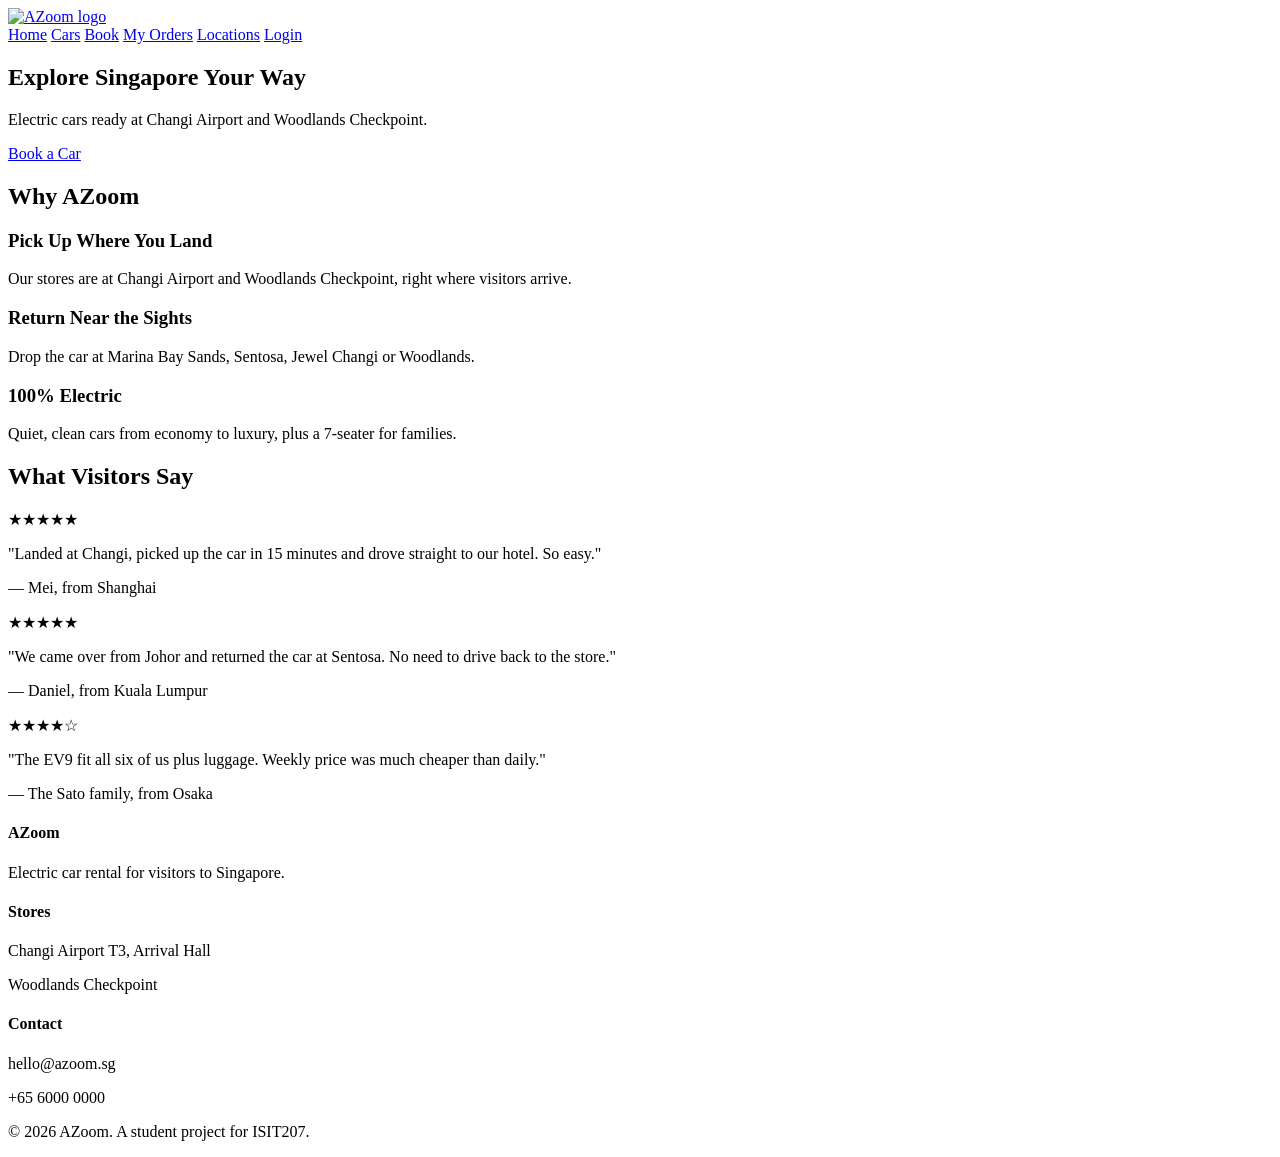
==== index.html @ fb167292 "Deploy AZoom site" ====
<!DOCTYPE html>
<html lang="en">
<head>
  <meta charset="UTF-8">
  <meta name="viewport" content="width=device-width, initial-scale=1.0">
  <title>AZoom | Electric Car Rental for Visitors</title>
  <link rel="stylesheet" href="css/style.css">
</head>
<body>

  <header class="topbar">
    <a class="logo" href="index.html"><img src="images/logo.png" alt="AZoom logo"></a>
    <nav class="menu">
      <a href="index.html">Home</a>
      <a href="cars.html">Cars</a>
      <a href="booking.html">Book</a>
      <a href="orders.html">My Orders</a>
      <a href="locations.html">Locations</a>
      <a href="login.html" id="auth-link">Login</a>
    </nav>
  </header>

  <main>
    <section class="hero">
      <h1>Explore Singapore Your Way</h1>
      <p>Electric cars ready at Changi Airport and Woodlands Checkpoint.</p>
      <a class="btn" href="booking.html">Book a Car</a>
    </section>

    <section class="section">
      <h2>Why AZoom</h2>
      <div class="features">
        <div class="feature">
          <h3>Pick Up Where You Land</h3>
          <p>Our stores are at Changi Airport and Woodlands Checkpoint, right where visitors arrive.</p>
        </div>
        <div class="feature">
          <h3>Return Near the Sights</h3>
          <p>Drop the car at Marina Bay Sands, Sentosa, Jewel Changi or Woodlands.</p>
        </div>
        <div class="feature">
          <h3>100% Electric</h3>
          <p>Quiet, clean cars from economy to luxury, plus a 7-seater for families.</p>
        </div>
      </div>
    </section>

    <section class="section">
      <h2>What Visitors Say</h2>
      <div class="features">
        <div class="review">
          <p class="stars">★★★★★</p>
          <p>"Landed at Changi, picked up the car in 15 minutes and drove straight to our hotel. So easy."</p>
          <p class="who">— Mei, from Shanghai</p>
        </div>
        <div class="review">
          <p class="stars">★★★★★</p>
          <p>"We came over from Johor and returned the car at Sentosa. No need to drive back to the store."</p>
          <p class="who">— Daniel, from Kuala Lumpur</p>
        </div>
        <div class="review">
          <p class="stars">★★★★☆</p>
          <p>"The EV9 fit all six of us plus luggage. Weekly price was much cheaper than daily."</p>
          <p class="who">— The Sato family, from Osaka</p>
        </div>
      </div>
    </section>
  </main>

  <footer class="site-footer">
    <div class="footer-grid">
      <div>
        <h4>AZoom</h4>
        <p>Electric car rental for visitors to Singapore.</p>
      </div>
      <div>
        <h4>Stores</h4>
        <p>Changi Airport T3, Arrival Hall</p>
        <p>Woodlands Checkpoint</p>
      </div>
      <div>
        <h4>Contact</h4>
        <p>hello@azoom.sg</p>
        <p>+65 6000 0000</p>
      </div>
    </div>
    <p class="copy">&copy; 2026 AZoom. A student project for ISIT207.</p>
  </footer>

  <script src="js/data.js"></script>
  <script src="js/nav.js"></script>
</body>
</html>
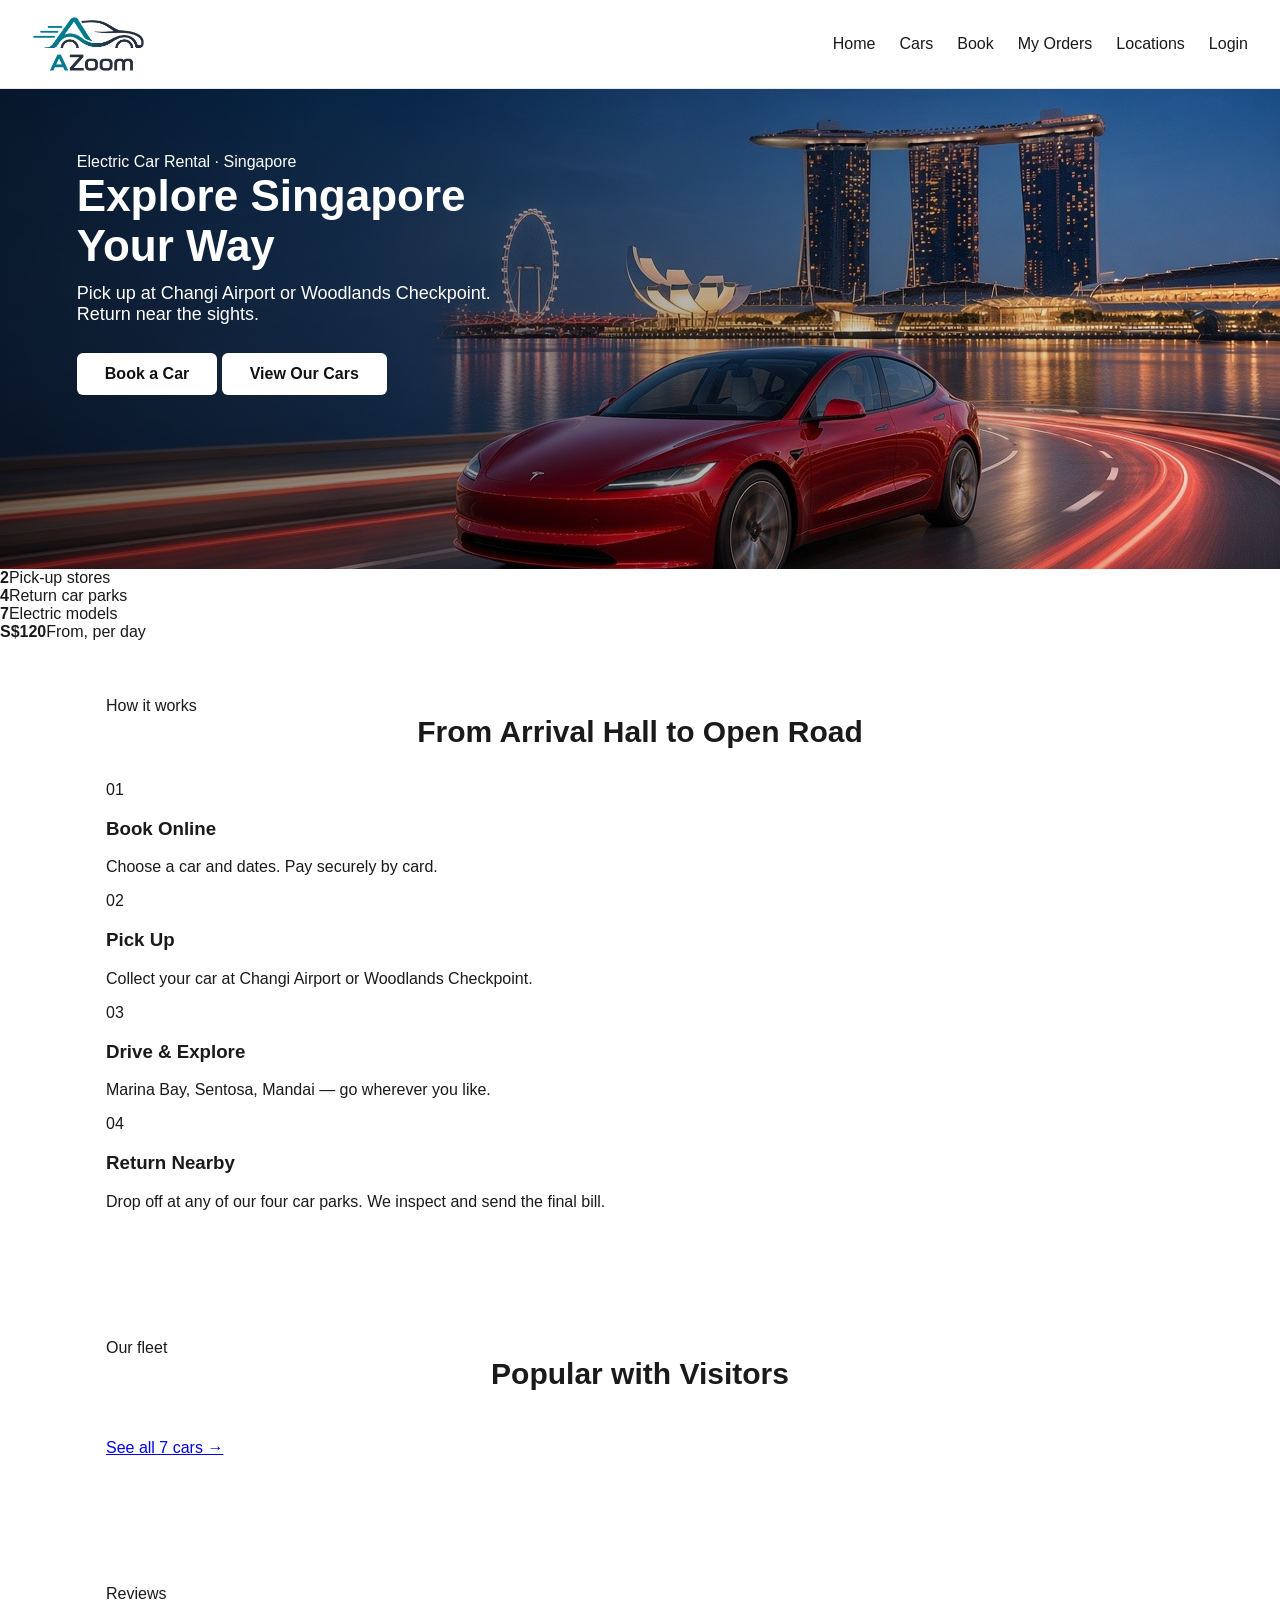
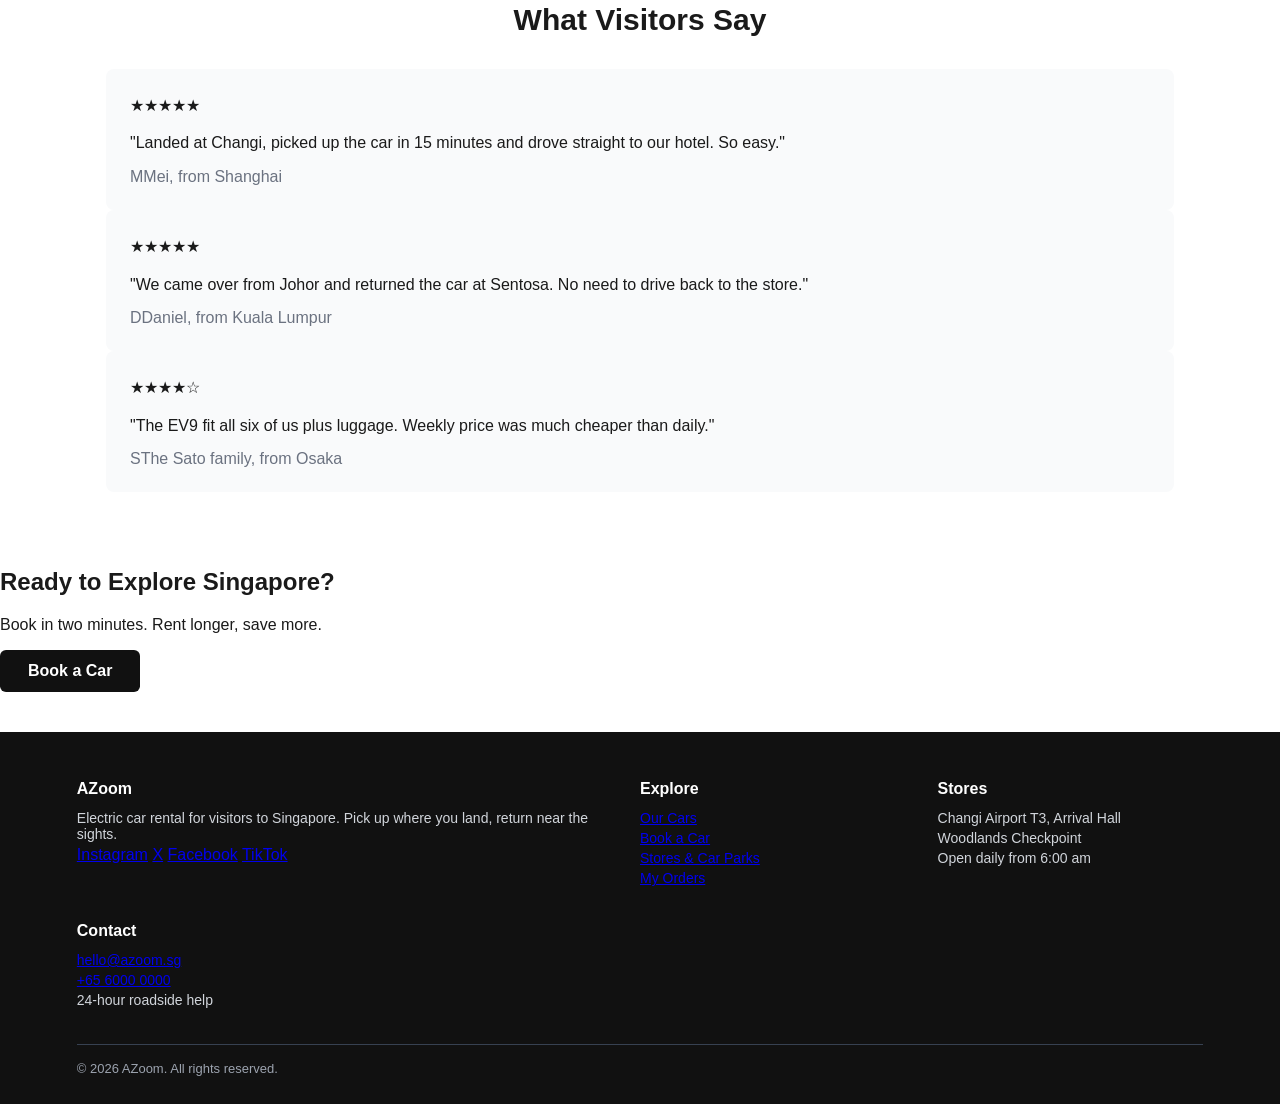
==== commit d2681a89: "Update AZoom site (v2)" ====
--- a/index.html
+++ b/index.html
@@ -4,6 +4,7 @@
   <meta charset="UTF-8">
   <meta name="viewport" content="width=device-width, initial-scale=1.0">
   <title>AZoom | Electric Car Rental for Visitors</title>
+  <link rel="stylesheet" href="https://fonts.googleapis.com/css2?family=Manrope:wght@400;500;600;700;800&display=swap">
   <link rel="stylesheet" href="css/style.css">
 </head>
 <body>
@@ -16,54 +17,92 @@
       <a href="booking.html">Book</a>
       <a href="orders.html">My Orders</a>
       <a href="locations.html">Locations</a>
-      <a href="login.html" id="auth-link">Login</a>
+      <span id="auth-area"><a href="login.html">Login</a></span>
     </nav>
   </header>
 
   <main>
     <section class="hero">
-      <h1>Explore Singapore Your Way</h1>
-      <p>Electric cars ready at Changi Airport and Woodlands Checkpoint.</p>
-      <a class="btn" href="booking.html">Book a Car</a>
+      <span class="eyebrow">Electric Car Rental · Singapore</span>
+      <h1>Explore Singapore<br>Your Way</h1>
+      <p>Pick up at Changi Airport or Woodlands Checkpoint. Return near the sights.</p>
+      <div class="hero-actions">
+        <a class="btn" href="booking.html">Book a Car</a>
+        <a class="btn btn-ghost" href="cars.html">View Our Cars</a>
+      </div>
     </section>
 
-    <section class="section">
-      <h2>Why AZoom</h2>
-      <div class="features">
-        <div class="feature">
-          <h3>Pick Up Where You Land</h3>
-          <p>Our stores are at Changi Airport and Woodlands Checkpoint, right where visitors arrive.</p>
-        </div>
-        <div class="feature">
-          <h3>Return Near the Sights</h3>
-          <p>Drop the car at Marina Bay Sands, Sentosa, Jewel Changi or Woodlands.</p>
-        </div>
-        <div class="feature">
-          <h3>100% Electric</h3>
-          <p>Quiet, clean cars from economy to luxury, plus a 7-seater for families.</p>
+    <section class="stats">
+      <div><b>2</b><span>Pick-up stores</span></div>
+      <div><b>4</b><span>Return car parks</span></div>
+      <div><b>7</b><span>Electric models</span></div>
+      <div><b>S$120</b><span>From, per day</span></div>
+    </section>
+
+    <section class="band">
+      <div class="section">
+        <span class="kicker">How it works</span>
+        <h2>From Arrival Hall to Open Road</h2>
+        <div class="steps">
+          <div class="step">
+            <span class="step-no">01</span>
+            <h3>Book Online</h3>
+            <p>Choose a car and dates. Pay securely by card.</p>
+          </div>
+          <div class="step">
+            <span class="step-no">02</span>
+            <h3>Pick Up</h3>
+            <p>Collect your car at Changi Airport or Woodlands Checkpoint.</p>
+          </div>
+          <div class="step">
+            <span class="step-no">03</span>
+            <h3>Drive &amp; Explore</h3>
+            <p>Marina Bay, Sentosa, Mandai — go wherever you like.</p>
+          </div>
+          <div class="step">
+            <span class="step-no">04</span>
+            <h3>Return Nearby</h3>
+            <p>Drop off at any of our four car parks. We inspect and send the final bill.</p>
+          </div>
         </div>
       </div>
     </section>
 
     <section class="section">
-      <h2>What Visitors Say</h2>
-      <div class="features">
-        <div class="review">
-          <p class="stars">★★★★★</p>
-          <p>"Landed at Changi, picked up the car in 15 minutes and drove straight to our hotel. So easy."</p>
-          <p class="who">— Mei, from Shanghai</p>
-        </div>
-        <div class="review">
-          <p class="stars">★★★★★</p>
-          <p>"We came over from Johor and returned the car at Sentosa. No need to drive back to the store."</p>
-          <p class="who">— Daniel, from Kuala Lumpur</p>
-        </div>
-        <div class="review">
-          <p class="stars">★★★★☆</p>
-          <p>"The EV9 fit all six of us plus luggage. Weekly price was much cheaper than daily."</p>
-          <p class="who">— The Sato family, from Osaka</p>
+      <span class="kicker">Our fleet</span>
+      <h2>Popular with Visitors</h2>
+      <div class="car-grid" id="featured-cars"></div>
+      <p class="center-link"><a href="cars.html">See all 7 cars →</a></p>
+    </section>
+
+    <section class="band">
+      <div class="section">
+        <span class="kicker">Reviews</span>
+        <h2>What Visitors Say</h2>
+        <div class="reviews">
+          <div class="review">
+            <p>★★★★★</p>
+            <p>"Landed at Changi, picked up the car in 15 minutes and drove straight to our hotel. So easy."</p>
+            <div class="who"><span class="avatar">M</span>Mei, from Shanghai</div>
+          </div>
+          <div class="review">
+            <p>★★★★★</p>
+            <p>"We came over from Johor and returned the car at Sentosa. No need to drive back to the store."</p>
+            <div class="who"><span class="avatar">D</span>Daniel, from Kuala Lumpur</div>
+          </div>
+          <div class="review">
+            <p>★★★★☆</p>
+            <p>"The EV9 fit all six of us plus luggage. Weekly price was much cheaper than daily."</p>
+            <div class="who"><span class="avatar">S</span>The Sato family, from Osaka</div>
+          </div>
         </div>
       </div>
+    </section>
+
+    <section class="cta">
+      <h2>Ready to Explore Singapore?</h2>
+      <p>Book in two minutes. Rent longer, save more.</p>
+      <a class="btn" href="booking.html">Book a Car</a>
     </section>
   </main>
 
@@ -71,23 +110,39 @@
     <div class="footer-grid">
       <div>
         <h4>AZoom</h4>
-        <p>Electric car rental for visitors to Singapore.</p>
+        <p>Electric car rental for visitors to Singapore. Pick up where you land, return near the sights.</p>
+        <div class="social">
+          <a href="https://www.instagram.com/" target="_blank">Instagram</a>
+          <a href="https://x.com/" target="_blank">X</a>
+          <a href="https://www.facebook.com/" target="_blank">Facebook</a>
+          <a href="https://www.tiktok.com/" target="_blank">TikTok</a>
+        </div>
+      </div>
+      <div>
+        <h4>Explore</h4>
+        <p><a href="cars.html">Our Cars</a></p>
+        <p><a href="booking.html">Book a Car</a></p>
+        <p><a href="locations.html">Stores &amp; Car Parks</a></p>
+        <p><a href="orders.html">My Orders</a></p>
       </div>
       <div>
         <h4>Stores</h4>
         <p>Changi Airport T3, Arrival Hall</p>
         <p>Woodlands Checkpoint</p>
+        <p>Open daily from 6:00 am</p>
       </div>
       <div>
         <h4>Contact</h4>
-        <p>hello@azoom.sg</p>
-        <p>+65 6000 0000</p>
+        <p><a href="mailto:hello@azoom.sg">hello@azoom.sg</a></p>
+        <p><a href="tel:+6560000000">+65 6000 0000</a></p>
+        <p>24-hour roadside help</p>
       </div>
     </div>
-    <p class="copy">&copy; 2026 AZoom. A student project for ISIT207.</p>
+    <p class="copy">© 2026 AZoom. All rights reserved.</p>
   </footer>
 
   <script src="js/data.js"></script>
   <script src="js/nav.js"></script>
+  <script src="js/home.js"></script>
 </body>
 </html>
--- a/css/style.css
+++ b/css/style.css
@@ -0,0 +1,465 @@
+/* ===== 全站颜色：白底、近黑文字、一个青绿强调色 ===== */
+:root {
+  --bg: #ffffff;
+  --text: #1a1a1a;
+  --grey: #6b7280;
+  --line: #e5e7eb;
+  --accent: #111111;        /* 强调色：黑。只用在按钮、链接、价格 */
+}
+
+* {
+  box-sizing: border-box;
+}
+
+body {
+  margin: 0;
+  background: var(--bg);
+  color: var(--text);
+  font-family: Arial, Helvetica, sans-serif;
+}
+
+/* ===== 顶栏：Logo 在左，导航在右 ===== */
+.topbar {
+  display: flex;
+  justify-content: space-between;
+  align-items: center;
+  padding: 16px 32px;
+  border-bottom: 1px solid var(--line);
+}
+
+.logo img {
+  height: 56px;      /* 只定高度，宽度按原图比例自动算 */
+  display: block;
+}
+
+.menu {
+  display: flex;
+  gap: 24px;
+}
+
+.menu a {
+  color: var(--text);
+  text-decoration: none;
+}
+
+.menu a:hover {
+  text-decoration: underline;   /* 强调色和文字同为黑色，悬停改用下划线提示 */
+}
+
+/* ===== 首页大图区（Hero） ===== */
+.hero {
+  min-height: 480px;
+  display: flex;
+  flex-direction: column;     /* 竖着排：标题、副标题、按钮 */
+  justify-content: flex-start;/* 主方向（竖）：靠上 */
+  align-items: flex-start;    /* 另一个方向（横）：靠左 */
+  text-align: left;
+  padding: 64px 6%;           /* 文字放在左上角那片天空里，不挡住车 */
+  color: #ffffff;
+  background-color: #334155;   /* 图片加载前的底色 */
+  /* 照片上盖一层半透明黑色，白字才看得清 */
+  /* 左边加深、右边透明：文字那一侧看得清，车那一侧保持原样 */
+  background-image: linear-gradient(to right, rgba(0, 0, 0, 0.6), rgba(0, 0, 0, 0)), url("../images/hero.jpg");
+  background-size: cover;
+  background-position: center;
+}
+
+.hero h1 {
+  font-size: 44px;
+  max-width: 520px;
+  margin: 0 0 12px;
+}
+
+.hero p {
+  font-size: 18px;
+  margin: 0 0 28px;
+  max-width: 420px;
+}
+
+/* 深色背景上的按钮：反过来用白底黑字 */
+.hero .btn {
+  background: #ffffff;
+  color: var(--accent);
+}
+
+/* ===== 按钮：全站唯一用强调色当底色的地方 ===== */
+.btn {
+  display: inline-block;
+  padding: 12px 28px;
+  background: var(--accent);
+  color: #ffffff;
+  text-decoration: none;
+  border-radius: 6px;
+  font-weight: bold;
+}
+
+.btn:hover {
+  opacity: 0.8;
+}
+
+/* ===== 普通内容区块 ===== */
+.section {
+  max-width: 1100px;
+  margin: 0 auto;
+  padding: 56px 16px;
+}
+
+.section h2 {
+  text-align: center;
+  font-size: 30px;
+  margin: 0 0 32px;
+}
+
+/* ===== 三个卖点：用 Grid 排成三列 ===== */
+.features {
+  display: grid;
+  grid-template-columns: repeat(3, 1fr);   /* 三列，每列一样宽 */
+  gap: 24px;
+}
+
+.feature {
+  border: 1px solid var(--line);
+  border-radius: 8px;
+  padding: 24px;
+}
+
+.feature h3 {
+  margin: 0 0 8px;
+  color: var(--accent);
+}
+
+.feature p {
+  margin: 0;
+  color: var(--grey);
+  line-height: 1.6;
+}
+
+/* ===== 车辆页：卡片用 Grid 排成三列 ===== */
+.car-grid {
+  display: grid;
+  grid-template-columns: repeat(3, 1fr);
+  gap: 24px;
+}
+
+.car-card {
+  border: 1px solid var(--line);
+  border-radius: 8px;
+  overflow: hidden;            /* 图片的直角不超出圆角 */
+}
+
+.car-card img {
+  width: 100%;
+  height: 180px;
+  object-fit: cover;           /* 图片铺满不变形 */
+  background: #e5e7eb;         /* 图片还没放时显示浅灰 */
+  display: block;
+}
+
+.car-info {
+  padding: 20px;
+}
+
+.car-info h3 {
+  margin: 4px 0 8px;
+}
+
+.car-info p {
+  margin: 0 0 6px;
+  color: var(--grey);
+}
+
+.tier {
+  font-size: 13px;
+  color: var(--accent);
+  font-weight: bold;
+}
+
+.car-info .price {
+  font-size: 24px;
+  font-weight: bold;
+  color: var(--accent);
+  margin-top: 12px;
+}
+
+.car-info .sub-price {
+  font-size: 13px;
+  margin-bottom: 16px;
+}
+
+/* ===== 订车表单 ===== */
+.narrow {
+  max-width: 640px;
+}
+
+.form h3 {
+  margin: 32px 0 8px;
+  padding-bottom: 8px;
+  border-bottom: 1px solid var(--line);
+}
+
+.form label {
+  display: block;          /* 标签单独占一行，输入框在它下面 */
+  margin: 16px 0 6px;
+  font-size: 14px;
+  font-weight: bold;
+}
+
+.form input,
+.form select {
+  width: 100%;
+  padding: 10px 12px;
+  border: 1px solid #d1d5db;
+  border-radius: 6px;
+  font-size: 15px;
+  background: #ffffff;
+}
+
+.form input:focus,
+.form select:focus {
+  outline: 2px solid var(--accent);   /* 正在填的那一栏加黑框 */
+}
+
+/* 两个输入框并排：用 Grid 分两列 */
+.row {
+  display: grid;
+  grid-template-columns: 1fr 1fr;
+  gap: 16px;
+}
+
+.total {
+  font-size: 22px;
+  font-weight: bold;
+  margin: 32px 0 16px;
+}
+
+.form .btn {
+  width: 100%;
+  border: none;
+  font-size: 16px;
+  cursor: pointer;
+}
+
+/* ===== 我的订单 ===== */
+.order {
+  border: 1px solid var(--line);
+  border-radius: 8px;
+  padding: 20px 24px;
+  margin-bottom: 16px;
+}
+
+.order-head {
+  display: flex;
+  justify-content: space-between;
+  align-items: center;
+}
+
+.order h3 {
+  margin: 0;
+}
+
+.order p {
+  margin: 6px 0;
+  color: var(--grey);
+}
+
+.order .btn {
+  margin-top: 12px;
+  border: none;
+  cursor: pointer;
+  font-size: 15px;
+}
+
+.status {
+  font-size: 13px;
+  font-weight: bold;
+  padding: 4px 10px;
+  border-radius: 20px;
+  background: #f3f4f6;
+}
+
+.hint {
+  color: var(--grey);
+}
+
+/* ===== 登录 / 注册 ===== */
+.small {
+  max-width: 420px;
+}
+
+.error {
+  color: #b91c1c;
+  min-height: 20px;
+  margin: 12px 0 0;
+}
+
+.switch {
+  text-align: center;
+  margin-top: 20px;
+  color: var(--grey);
+}
+
+.switch a {
+  color: var(--accent);
+  font-weight: bold;
+}
+
+.hello {
+  color: var(--grey);
+}
+
+/* ===== 员工页 ===== */
+.inspect-form label {
+  margin-top: 12px;
+}
+
+.tablewrap {
+  overflow-x: auto;       /* 手机上表格太宽时可以左右滑 */
+}
+
+.admin-table {
+  width: 100%;
+  border-collapse: collapse;
+  font-size: 14px;
+}
+
+.admin-table th,
+.admin-table td {
+  text-align: left;
+  padding: 10px 12px;
+  border-bottom: 1px solid var(--line);
+}
+
+.admin-table th {
+  background: #f9fafb;
+}
+
+/* ===== 手机和平板适配（媒体查询） ===== */
+
+/* 屏幕宽度不超过 900px（平板）：三列改两列 */
+@media (max-width: 900px) {
+  .car-grid {
+    grid-template-columns: repeat(2, 1fr);
+  }
+}
+
+/* 屏幕宽度不超过 600px（手机）：全部改成一列 */
+@media (max-width: 600px) {
+  .topbar {
+    flex-direction: column;     /* Logo 和导航上下排 */
+    gap: 12px;
+    padding: 12px 16px;
+  }
+
+  .menu {
+    flex-wrap: wrap;            /* 链接太多一行放不下就换行 */
+    justify-content: center;
+    gap: 12px 18px;
+  }
+
+  .hero h1 {
+    font-size: 30px;
+  }
+
+  .features,
+  .car-grid,
+  .row {
+    grid-template-columns: 1fr;
+  }
+}
+
+/* ===== 客户评价 ===== */
+.review {
+  background: #f9fafb;
+  border-radius: 8px;
+  padding: 24px;
+}
+
+.review p {
+  margin: 0 0 12px;
+  line-height: 1.6;
+}
+
+.stars {
+  letter-spacing: 2px;
+}
+
+.review .who {
+  color: var(--grey);
+  margin: 0;
+}
+
+/* ===== 门店与还车点 ===== */
+.loc-grid {
+  display: grid;
+  grid-template-columns: repeat(2, 1fr);
+  gap: 24px;
+}
+
+.loc-grid.four {
+  grid-template-columns: repeat(4, 1fr);
+}
+
+.loc {
+  border: 1px solid var(--line);
+  border-radius: 8px;
+  padding: 24px;
+}
+
+.loc h3 {
+  margin: 4px 0 8px;
+}
+
+.loc p {
+  margin: 4px 0;
+}
+
+.center {
+  text-align: center;
+  margin: -16px 0 32px;
+}
+
+/* ===== 页脚：三列 ===== */
+.site-footer {
+  background: #111111;
+  color: #d1d5db;
+  padding: 48px 6% 24px;
+  margin-top: 40px;
+}
+
+.footer-grid {
+  display: grid;
+  grid-template-columns: 2fr 1fr 1fr;   /* 第一列占两份，后两列各一份 */
+  gap: 32px;
+}
+
+.site-footer h4 {
+  color: #ffffff;
+  margin: 0 0 12px;
+}
+
+.site-footer p {
+  margin: 4px 0;
+  font-size: 14px;
+}
+
+.site-footer .copy {
+  border-top: 1px solid #374151;
+  margin-top: 32px;
+  padding-top: 16px;
+  font-size: 13px;
+  color: #9ca3af;
+}
+
+@media (max-width: 900px) {
+  .loc-grid.four {
+    grid-template-columns: repeat(2, 1fr);
+  }
+}
+
+@media (max-width: 600px) {
+  .loc-grid,
+  .loc-grid.four,
+  .footer-grid {
+    grid-template-columns: 1fr;
+  }
+}
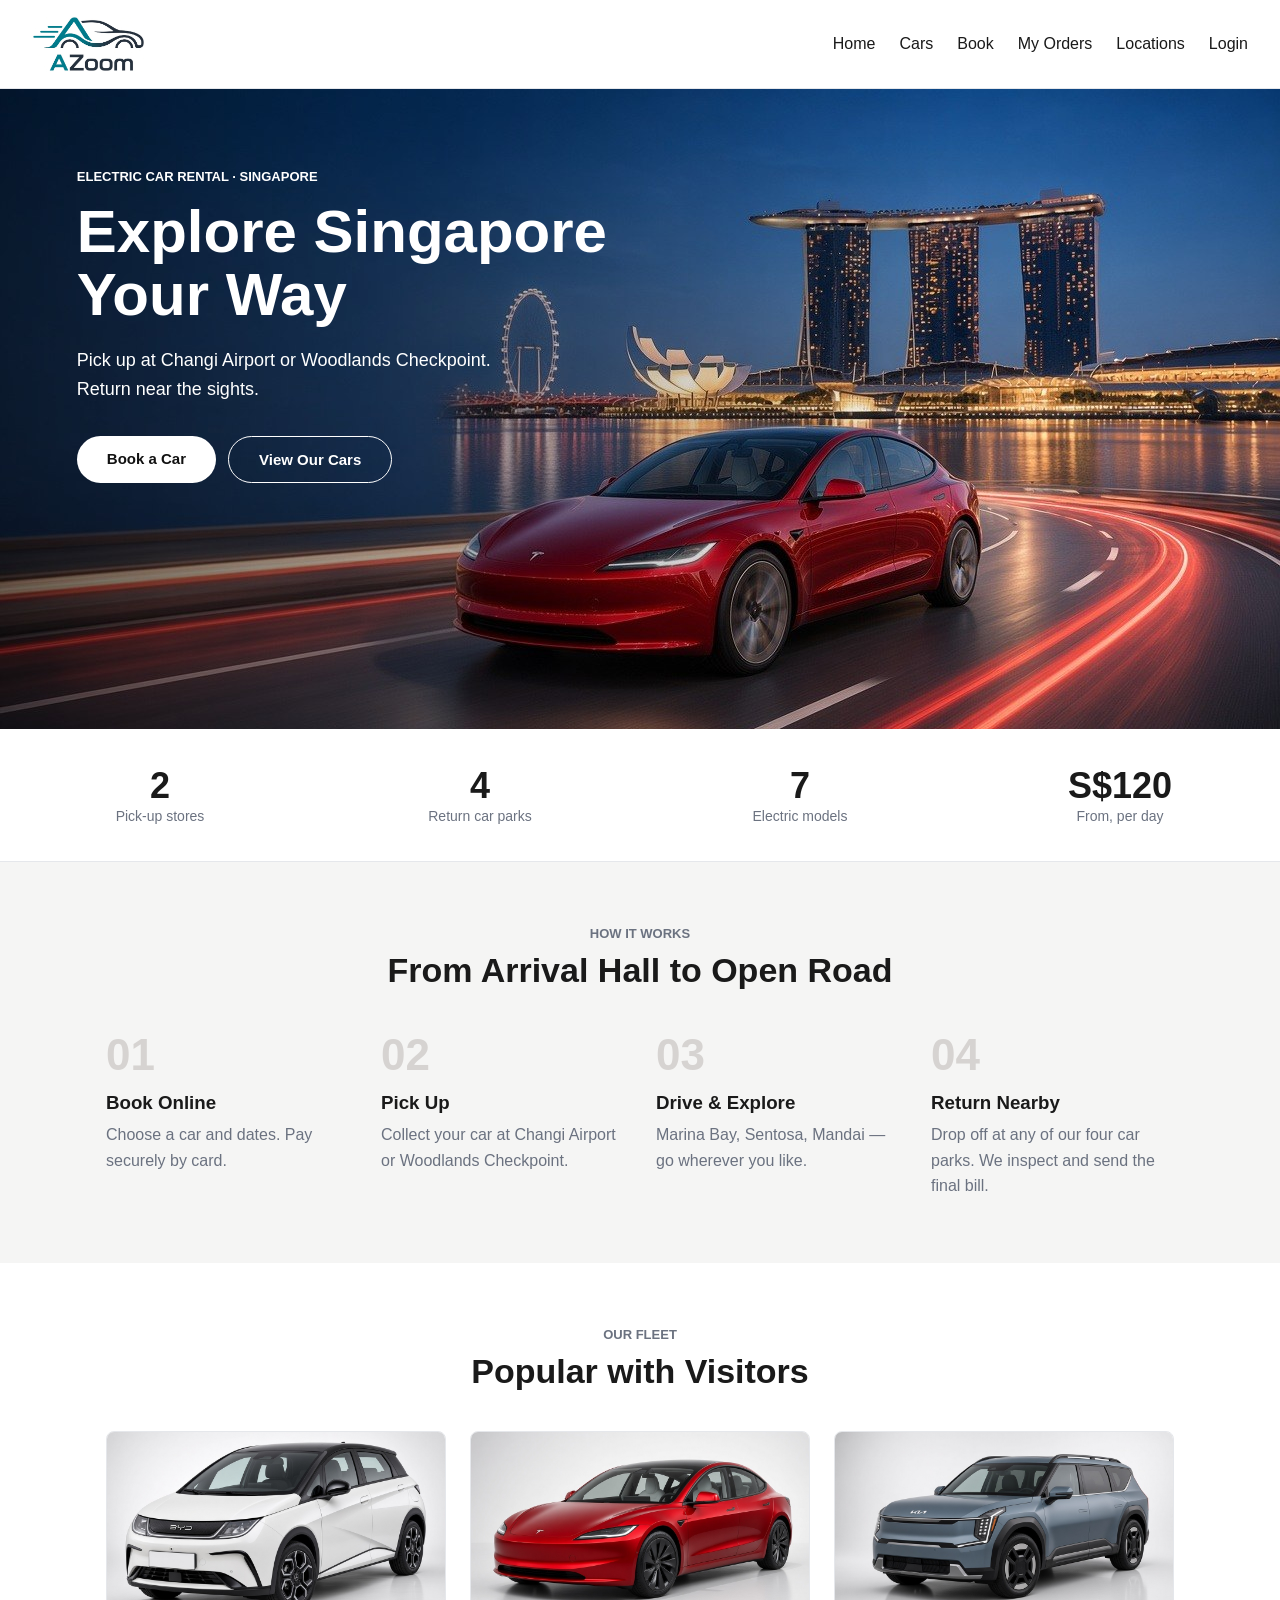
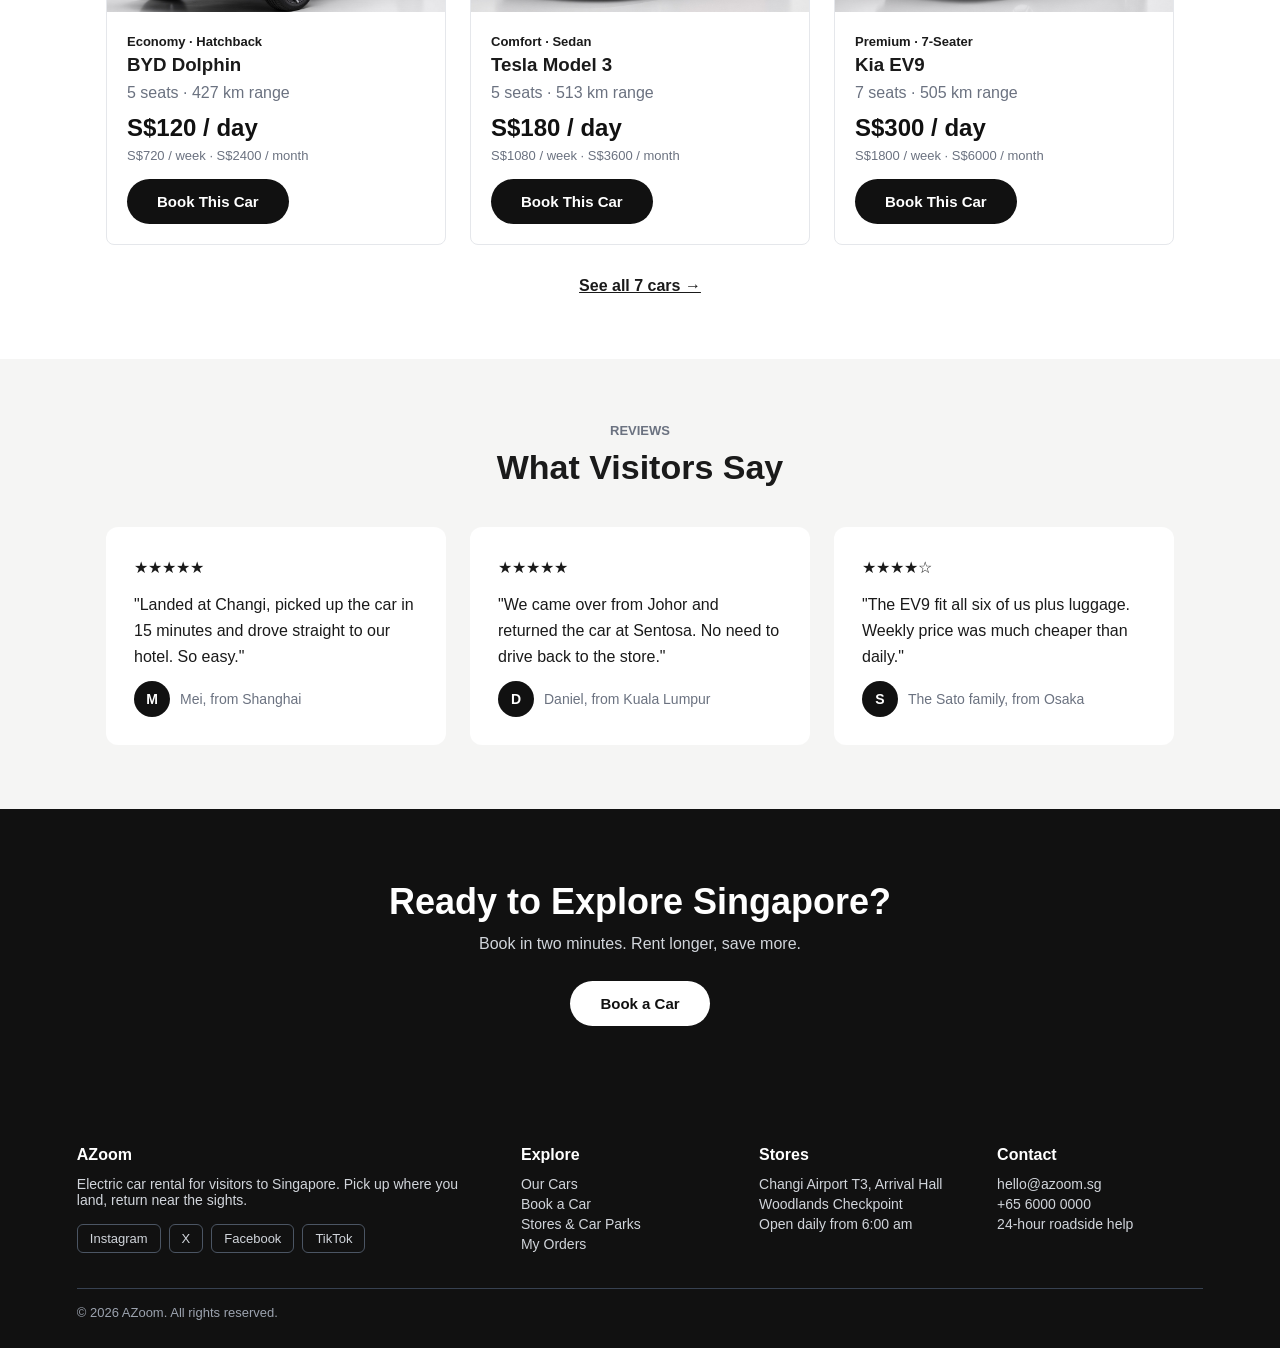
==== commit b5fed9ad: "Update AZoom site (v3): maps, CSS transitions, social links" ====
--- a/index.html
+++ b/index.html
@@ -109,7 +109,7 @@
   <footer class="site-footer">
     <div class="footer-grid">
       <div>
-        <h4>AZoom</h4>
+        <h3>AZoom</h3>
         <p>Electric car rental for visitors to Singapore. Pick up where you land, return near the sights.</p>
         <div class="social">
           <a href="https://www.instagram.com/" target="_blank">Instagram</a>
@@ -119,20 +119,20 @@
         </div>
       </div>
       <div>
-        <h4>Explore</h4>
+        <h3>Explore</h3>
         <p><a href="cars.html">Our Cars</a></p>
         <p><a href="booking.html">Book a Car</a></p>
         <p><a href="locations.html">Stores &amp; Car Parks</a></p>
         <p><a href="orders.html">My Orders</a></p>
       </div>
       <div>
-        <h4>Stores</h4>
+        <h3>Stores</h3>
         <p>Changi Airport T3, Arrival Hall</p>
         <p>Woodlands Checkpoint</p>
         <p>Open daily from 6:00 am</p>
       </div>
       <div>
-        <h4>Contact</h4>
+        <h3>Contact</h3>
         <p><a href="mailto:hello@azoom.sg">hello@azoom.sg</a></p>
         <p><a href="tel:+6560000000">+65 6000 0000</a></p>
         <p>24-hour roadside help</p>
--- a/css/style.css
+++ b/css/style.css
@@ -1,140 +1,209 @@
-/* ===== 全站颜色：白底、近黑文字、一个青绿强调色 ===== */
-:root {
-  --bg: #ffffff;
-  --text: #1a1a1a;
-  --grey: #6b7280;
-  --line: #e5e7eb;
-  --accent: #111111;        /* 强调色：黑。只用在按钮、链接、价格 */
-}
-
 * {
   box-sizing: border-box;
 }
 
 body {
   margin: 0;
-  background: var(--bg);
-  color: var(--text);
-  font-family: Arial, Helvetica, sans-serif;
-}
-
-/* ===== 顶栏：Logo 在左，导航在右 ===== */
+  background: #ffffff;
+  color: #1a1a1a;
+  font-family: "Manrope", Arial, sans-serif;
+}
+
 .topbar {
   display: flex;
   justify-content: space-between;
   align-items: center;
   padding: 16px 32px;
-  border-bottom: 1px solid var(--line);
+  border-bottom: 1px solid #e5e7eb;
 }
 
 .logo img {
-  height: 56px;      /* 只定高度，宽度按原图比例自动算 */
+  height: 56px;
   display: block;
 }
 
 .menu {
   display: flex;
+  align-items: center;
   gap: 24px;
 }
 
 .menu a {
-  color: var(--text);
+  color: #1a1a1a;
   text-decoration: none;
+  font-weight: 500;
 }
 
 .menu a:hover {
-  text-decoration: underline;   /* 强调色和文字同为黑色，悬停改用下划线提示 */
-}
-
-/* ===== 首页大图区（Hero） ===== */
+  text-decoration: underline;
+}
+
+.hello {
+  color: #6b7280;
+}
+
+.btn {
+  display: inline-block;
+  padding: 14px 30px;
+  background-color: #111111;
+  color: #ffffff;
+  border: none;
+  border-radius: 999px;
+  font-family: inherit;
+  font-size: 15px;
+  font-weight: 700;
+  text-decoration: none;
+  cursor: pointer;
+  transition: background-color 0.3s ease;
+}
+
+.btn:hover {
+  background-color: #374151;
+}
+
+.hint {
+  color: #6b7280;
+}
+
 .hero {
-  min-height: 480px;
-  display: flex;
-  flex-direction: column;     /* 竖着排：标题、副标题、按钮 */
-  justify-content: flex-start;/* 主方向（竖）：靠上 */
-  align-items: flex-start;    /* 另一个方向（横）：靠左 */
-  text-align: left;
-  padding: 64px 6%;           /* 文字放在左上角那片天空里，不挡住车 */
+  height: 640px;
+  display: flex;
+  flex-direction: column;
+  justify-content: flex-start;
+  align-items: flex-start;
+  padding: 80px 6%;
   color: #ffffff;
-  background-color: #334155;   /* 图片加载前的底色 */
-  /* 照片上盖一层半透明黑色，白字才看得清 */
-  /* 左边加深、右边透明：文字那一侧看得清，车那一侧保持原样 */
-  background-image: linear-gradient(to right, rgba(0, 0, 0, 0.6), rgba(0, 0, 0, 0)), url("../images/hero.jpg");
+  background-color: #1e293b;
+  background-image: url("../images/hero.jpg");
   background-size: cover;
   background-position: center;
 }
 
+.hero .eyebrow {
+  font-size: 13px;
+  font-weight: 600;
+  text-transform: uppercase;
+  margin-bottom: 16px;
+}
+
 .hero h1 {
-  font-size: 44px;
-  max-width: 520px;
-  margin: 0 0 12px;
+  font-size: 60px;
+  font-weight: 800;
+  line-height: 1.05;
+  margin: 0 0 20px;
 }
 
 .hero p {
   font-size: 18px;
-  margin: 0 0 28px;
-  max-width: 420px;
-}
-
-/* 深色背景上的按钮：反过来用白底黑字 */
+  line-height: 1.6;
+  max-width: 460px;
+  margin: 0 0 32px;
+}
+
+.hero-actions {
+  display: flex;
+  flex-wrap: wrap;
+  gap: 12px;
+}
+
 .hero .btn {
-  background: #ffffff;
-  color: var(--accent);
-}
-
-/* ===== 按钮：全站唯一用强调色当底色的地方 ===== */
-.btn {
-  display: inline-block;
-  padding: 12px 28px;
-  background: var(--accent);
+  background-color: #ffffff;
+  color: #111111;
+}
+
+.hero .btn:hover {
+  background-color: #e5e7eb;
+}
+
+.hero .btn.btn-ghost {
+  background-color: transparent;
   color: #ffffff;
-  text-decoration: none;
-  border-radius: 6px;
-  font-weight: bold;
-}
-
-.btn:hover {
-  opacity: 0.8;
-}
-
-/* ===== 普通内容区块 ===== */
+  border: 1px solid #ffffff;
+}
+
+.hero .btn.btn-ghost:hover {
+  background-color: #374151;
+}
+
 .section {
   max-width: 1100px;
   margin: 0 auto;
-  padding: 56px 16px;
+  padding: 64px 16px;
 }
 
 .section h2 {
   text-align: center;
-  font-size: 30px;
-  margin: 0 0 32px;
-}
-
-/* ===== 三个卖点：用 Grid 排成三列 ===== */
-.features {
+  font-size: 34px;
+  font-weight: 800;
+  margin: 0 0 40px;
+}
+
+.narrow {
+  max-width: 640px;
+}
+
+.small {
+  max-width: 420px;
+}
+
+.band {
+  background: #f5f5f4;
+}
+
+.kicker {
+  display: block;
+  text-align: center;
+  font-size: 13px;
+  font-weight: 700;
+  text-transform: uppercase;
+  color: #6b7280;
+  margin-bottom: 10px;
+}
+
+.stats {
   display: grid;
-  grid-template-columns: repeat(3, 1fr);   /* 三列，每列一样宽 */
-  gap: 24px;
-}
-
-.feature {
-  border: 1px solid var(--line);
-  border-radius: 8px;
-  padding: 24px;
-}
-
-.feature h3 {
-  margin: 0 0 8px;
-  color: var(--accent);
-}
-
-.feature p {
+  grid-template-columns: repeat(4, 1fr);
+  border-bottom: 1px solid #e5e7eb;
+}
+
+.stats div {
+  padding: 36px 16px;
+  text-align: center;
+}
+
+.stats b {
+  display: block;
+  font-size: 36px;
+  font-weight: 800;
+}
+
+.stats span {
+  color: #6b7280;
+  font-size: 14px;
+}
+
+.steps {
+  display: grid;
+  grid-template-columns: repeat(4, 1fr);
+  gap: 32px;
+}
+
+.step-no {
+  font-size: 44px;
+  font-weight: 800;
+  color: #d6d3d1;
+}
+
+.step h3 {
+  margin: 12px 0 8px;
+}
+
+.step p {
   margin: 0;
-  color: var(--grey);
+  color: #6b7280;
   line-height: 1.6;
 }
 
-/* ===== 车辆页：卡片用 Grid 排成三列 ===== */
 .car-grid {
   display: grid;
   grid-template-columns: repeat(3, 1fr);
@@ -142,17 +211,22 @@
 }
 
 .car-card {
-  border: 1px solid var(--line);
+  border: 1px solid #e5e7eb;
   border-radius: 8px;
-  overflow: hidden;            /* 图片的直角不超出圆角 */
+  overflow: hidden;
+  transition: transform 0.3s ease;
+}
+
+.car-card:hover {
+  transform: translateY(-5px);
 }
 
 .car-card img {
   width: 100%;
   height: 180px;
-  object-fit: cover;           /* 图片铺满不变形 */
-  background: #e5e7eb;         /* 图片还没放时显示浅灰 */
+  object-fit: cover;
   display: block;
+  background: #e5e7eb;
 }
 
 .car-info {
@@ -165,19 +239,18 @@
 
 .car-info p {
   margin: 0 0 6px;
-  color: var(--grey);
+  color: #6b7280;
 }
 
 .tier {
   font-size: 13px;
-  color: var(--accent);
-  font-weight: bold;
+  font-weight: 700;
 }
 
 .car-info .price {
   font-size: 24px;
-  font-weight: bold;
-  color: var(--accent);
+  font-weight: 700;
+  color: #111111;
   margin-top: 12px;
 }
 
@@ -186,22 +259,96 @@
   margin-bottom: 16px;
 }
 
-/* ===== 订车表单 ===== */
-.narrow {
-  max-width: 640px;
+.center-link {
+  text-align: center;
+  margin: 32px 0 0;
+}
+
+.center-link a {
+  color: #1a1a1a;
+  font-weight: 700;
+}
+
+.reviews {
+  display: grid;
+  grid-template-columns: repeat(3, 1fr);
+  gap: 24px;
+}
+
+.review {
+  background: #ffffff;
+  border-radius: 12px;
+  padding: 28px;
+  transition: transform 0.3s ease;
+}
+
+.review:hover {
+  transform: translateY(-5px);
+}
+
+.review p {
+  margin: 0 0 12px;
+  line-height: 1.6;
+}
+
+.who {
+  display: flex;
+  align-items: center;
+  gap: 10px;
+  color: #6b7280;
+  font-size: 14px;
+}
+
+.avatar {
+  width: 36px;
+  height: 36px;
+  border-radius: 50%;
+  background: #111111;
+  color: #ffffff;
+  display: flex;
+  justify-content: center;
+  align-items: center;
+  font-weight: 700;
+}
+
+.cta {
+  background: #111111;
+  color: #ffffff;
+  text-align: center;
+  padding: 72px 16px;
+}
+
+.cta h2 {
+  font-size: 36px;
+  font-weight: 800;
+  margin: 0 0 12px;
+}
+
+.cta p {
+  margin: 0 0 28px;
+  color: #d1d5db;
+}
+
+.cta .btn {
+  background-color: #ffffff;
+  color: #111111;
+}
+
+.cta .btn:hover {
+  background-color: #e5e7eb;
 }
 
 .form h3 {
   margin: 32px 0 8px;
   padding-bottom: 8px;
-  border-bottom: 1px solid var(--line);
+  border-bottom: 1px solid #e5e7eb;
 }
 
 .form label {
-  display: block;          /* 标签单独占一行，输入框在它下面 */
+  display: block;
   margin: 16px 0 6px;
   font-size: 14px;
-  font-weight: bold;
+  font-weight: 700;
 }
 
 .form input,
@@ -210,16 +357,21 @@
   padding: 10px 12px;
   border: 1px solid #d1d5db;
   border-radius: 6px;
+  font-family: inherit;
   font-size: 15px;
   background: #ffffff;
 }
 
 .form input:focus,
 .form select:focus {
-  outline: 2px solid var(--accent);   /* 正在填的那一栏加黑框 */
-}
-
-/* 两个输入框并排：用 Grid 分两列 */
+  outline: 2px solid #111111;
+}
+
+.form .btn {
+  width: 100%;
+  margin-top: 16px;
+}
+
 .row {
   display: grid;
   grid-template-columns: 1fr 1fr;
@@ -228,20 +380,28 @@
 
 .total {
   font-size: 22px;
-  font-weight: bold;
-  margin: 32px 0 16px;
-}
-
-.form .btn {
-  width: 100%;
-  border: none;
-  font-size: 16px;
-  cursor: pointer;
-}
-
-/* ===== 我的订单 ===== */
+  font-weight: 700;
+  margin: 32px 0 0;
+}
+
+.error {
+  color: #b91c1c;
+  margin: 12px 0 0;
+}
+
+.switch {
+  text-align: center;
+  margin-top: 20px;
+  color: #6b7280;
+}
+
+.switch a {
+  color: #111111;
+  font-weight: 700;
+}
+
 .order {
-  border: 1px solid var(--line);
+  border: 1px solid #e5e7eb;
   border-radius: 8px;
   padding: 20px 24px;
   margin-bottom: 16px;
@@ -259,61 +419,57 @@
 
 .order p {
   margin: 6px 0;
-  color: var(--grey);
+  color: #6b7280;
 }
 
 .order .btn {
   margin-top: 12px;
-  border: none;
-  cursor: pointer;
-  font-size: 15px;
 }
 
 .status {
   font-size: 13px;
-  font-weight: bold;
+  font-weight: 700;
   padding: 4px 10px;
   border-radius: 20px;
   background: #f3f4f6;
 }
 
-.hint {
-  color: var(--grey);
-}
-
-/* ===== 登录 / 注册 ===== */
-.small {
-  max-width: 420px;
-}
-
-.error {
-  color: #b91c1c;
-  min-height: 20px;
-  margin: 12px 0 0;
-}
-
-.switch {
+.loc-grid {
+  display: grid;
+  grid-template-columns: repeat(2, 1fr);
+  gap: 24px;
+}
+
+.loc-grid.four {
+  grid-template-columns: repeat(4, 1fr);
+}
+
+.loc {
+  border: 1px solid #e5e7eb;
+  border-radius: 8px;
+  padding: 24px;
+  transition: transform 0.3s ease;
+}
+
+.loc:hover {
+  transform: translateY(-5px);
+}
+
+.loc h3 {
+  margin: 4px 0 8px;
+}
+
+.loc p {
+  margin: 4px 0;
+}
+
+.intro {
   text-align: center;
-  margin-top: 20px;
-  color: var(--grey);
-}
-
-.switch a {
-  color: var(--accent);
-  font-weight: bold;
-}
-
-.hello {
-  color: var(--grey);
-}
-
-/* ===== 员工页 ===== */
-.inspect-form label {
-  margin-top: 12px;
-}
-
-.tablewrap {
-  overflow-x: auto;       /* 手机上表格太宽时可以左右滑 */
+  margin: -16px 0 32px;
+}
+
+.table-box {
+  overflow: auto;
 }
 
 .admin-table {
@@ -326,113 +482,29 @@
 .admin-table td {
   text-align: left;
   padding: 10px 12px;
-  border-bottom: 1px solid var(--line);
+  border-bottom: 1px solid #e5e7eb;
 }
 
 .admin-table th {
   background: #f9fafb;
 }
 
-/* ===== 手机和平板适配（媒体查询） ===== */
-
-/* 屏幕宽度不超过 900px（平板）：三列改两列 */
-@media (max-width: 900px) {
-  .car-grid {
-    grid-template-columns: repeat(2, 1fr);
-  }
-}
-
-/* 屏幕宽度不超过 600px（手机）：全部改成一列 */
-@media (max-width: 600px) {
-  .topbar {
-    flex-direction: column;     /* Logo 和导航上下排 */
-    gap: 12px;
-    padding: 12px 16px;
-  }
-
-  .menu {
-    flex-wrap: wrap;            /* 链接太多一行放不下就换行 */
-    justify-content: center;
-    gap: 12px 18px;
-  }
-
-  .hero h1 {
-    font-size: 30px;
-  }
-
-  .features,
-  .car-grid,
-  .row {
-    grid-template-columns: 1fr;
-  }
-}
-
-/* ===== 客户评价 ===== */
-.review {
-  background: #f9fafb;
-  border-radius: 8px;
-  padding: 24px;
-}
-
-.review p {
-  margin: 0 0 12px;
-  line-height: 1.6;
-}
-
-.stars {
-  letter-spacing: 2px;
-}
-
-.review .who {
-  color: var(--grey);
-  margin: 0;
-}
-
-/* ===== 门店与还车点 ===== */
-.loc-grid {
-  display: grid;
-  grid-template-columns: repeat(2, 1fr);
-  gap: 24px;
-}
-
-.loc-grid.four {
-  grid-template-columns: repeat(4, 1fr);
-}
-
-.loc {
-  border: 1px solid var(--line);
-  border-radius: 8px;
-  padding: 24px;
-}
-
-.loc h3 {
-  margin: 4px 0 8px;
-}
-
-.loc p {
-  margin: 4px 0;
-}
-
-.center {
-  text-align: center;
-  margin: -16px 0 32px;
-}
-
-/* ===== 页脚：三列 ===== */
 .site-footer {
   background: #111111;
   color: #d1d5db;
   padding: 48px 6% 24px;
-  margin-top: 40px;
 }
 
 .footer-grid {
   display: grid;
-  grid-template-columns: 2fr 1fr 1fr;   /* 第一列占两份，后两列各一份 */
+  grid-template-columns: 2fr 1fr 1fr 1fr;
   gap: 32px;
-}
-
-.site-footer h4 {
+  padding-bottom: 32px;
+  border-bottom: 1px solid #374151;
+}
+
+.site-footer h3 {
+  font-size: 16px;
   color: #ffffff;
   margin: 0 0 12px;
 }
@@ -442,24 +514,87 @@
   font-size: 14px;
 }
 
+.site-footer a {
+  color: #d1d5db;
+  text-decoration: none;
+}
+
+.site-footer a:hover {
+  color: #ffffff;
+  text-decoration: underline;
+}
+
+.social {
+  display: flex;
+  flex-wrap: wrap;
+  gap: 8px;
+  margin-top: 16px;
+}
+
+.social a {
+  border: 1px solid #4b5563;
+  border-radius: 6px;
+  padding: 6px 12px;
+  font-size: 13px;
+}
+
 .site-footer .copy {
-  border-top: 1px solid #374151;
-  margin-top: 32px;
-  padding-top: 16px;
+  margin-top: 16px;
   font-size: 13px;
   color: #9ca3af;
 }
 
 @media (max-width: 900px) {
-  .loc-grid.four {
+  .hero {
+    height: 480px;
+  }
+
+  .stats,
+  .steps,
+  .car-grid,
+  .loc-grid.four,
+  .footer-grid {
     grid-template-columns: repeat(2, 1fr);
   }
 }
 
 @media (max-width: 600px) {
+  .topbar {
+    flex-direction: column;
+    gap: 12px;
+    padding: 12px 16px;
+  }
+
+  .menu {
+    flex-wrap: wrap;
+    justify-content: center;
+    gap: 12px 18px;
+  }
+
+  .hero {
+    padding: 48px 6%;
+  }
+
+  .hero h1 {
+    font-size: 38px;
+  }
+
+  .steps,
+  .car-grid,
+  .reviews,
+  .row,
   .loc-grid,
   .loc-grid.four,
   .footer-grid {
     grid-template-columns: 1fr;
   }
 }
+
+.map {
+  width: 100%;
+  height: 200px;
+  border: none;
+  border-radius: 8px;
+  margin-top: 12px;
+  display: block;
+}
